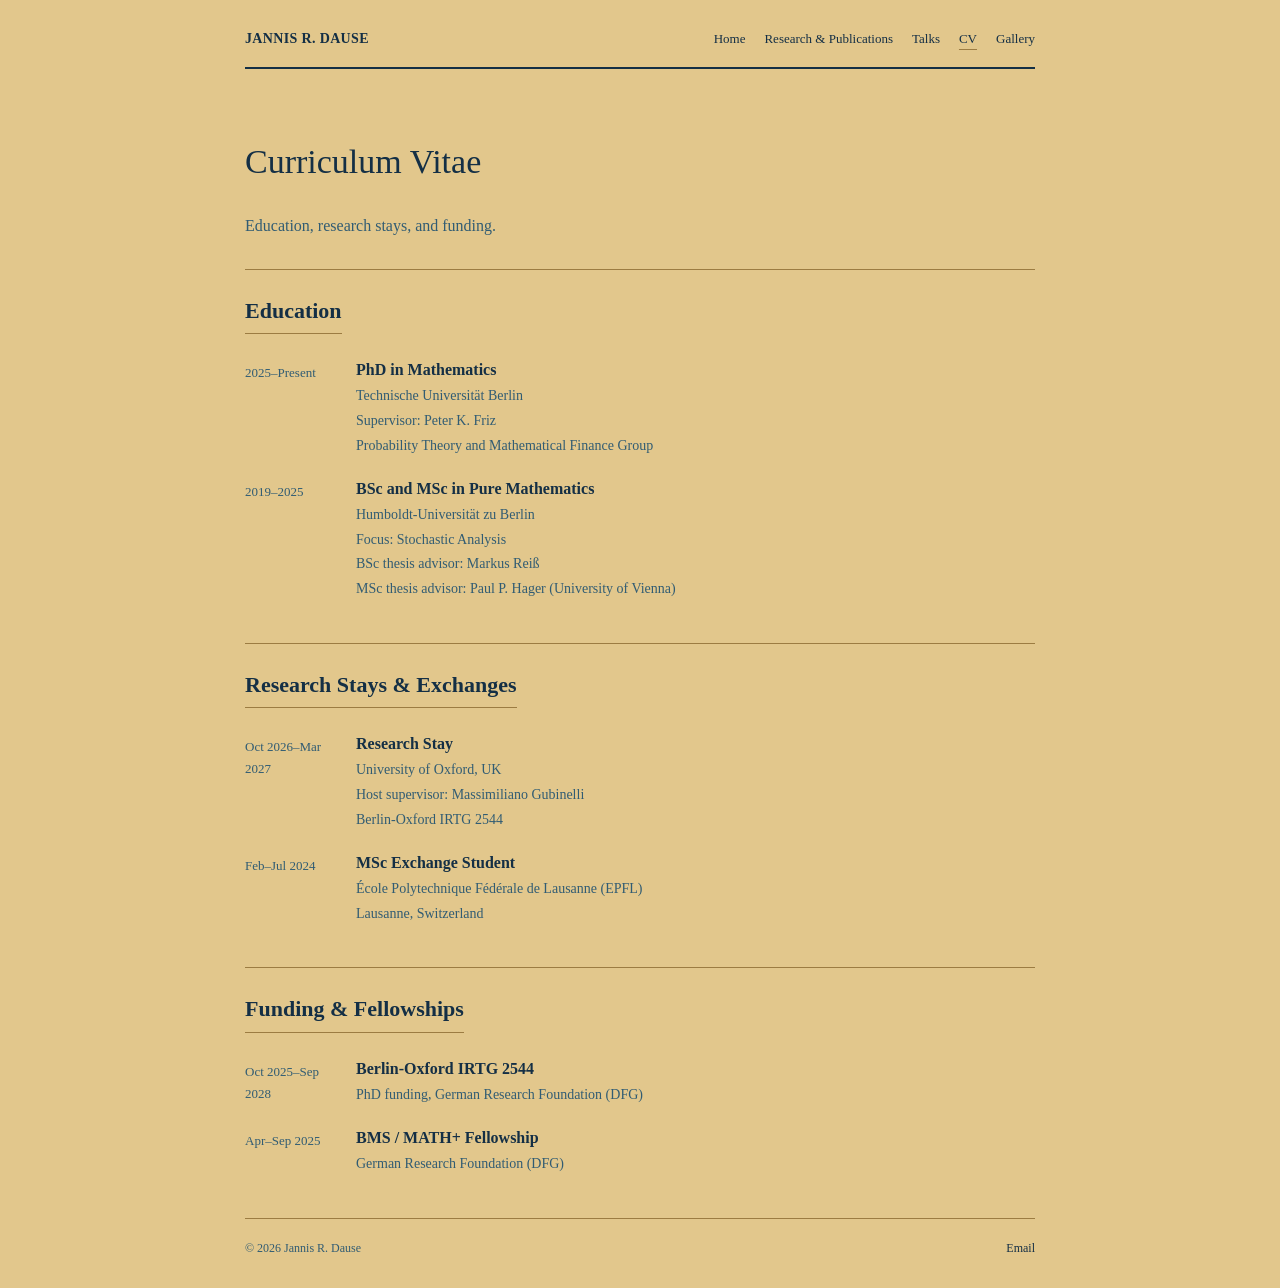
==== cv.html @ 7b1b9b9b "Add files via upload" ====
<!DOCTYPE html>
<html lang="en">
<head>
  <meta charset="UTF-8">
  <meta name="viewport"
        content="width=device-width, initial-scale=1">
  <meta name="description"
        content="Academic CV of Jannis R. Dause">
  <title>CV | Jannis R. Dause</title>
  <link rel="stylesheet" href="style.css">
</head>

<body>
<div class="site">

  <!-- Navigation -->
  <header class="site-header">
    <a class="brand" href="index.html">
      JANNIS R. DAUSE
    </a>

    <nav aria-label="Main navigation">
      <a href="index.html">Home</a>
      <a href="research.html">
        Research &amp; Publications
      </a>
      <a href="talks.html">Talks</a>
      <a href="cv.html" aria-current="page">CV</a>
      <a href="gallery.html">Gallery</a>
    </nav>
  </header>

  <main>

    <header class="page-heading">
      <h1>Curriculum Vitae</h1>
      <p>Education, research stays, and funding.</p>
    </header>

    <!-- Education -->
    <section class="section">
      <h2>Education</h2>

      <article class="cv-row">
        <span class="year">2025–Present</span>
        <div>
          <h3>PhD in Mathematics</h3>
          <p>
            Technische Universität Berlin
          </p>
          <p>
            Supervisor: Peter K. Friz
          </p>
          <p>
            Probability Theory and Mathematical
            Finance Group
          </p>
        </div>
      </article>

      <article class="cv-row">
        <span class="year">2019–2025</span>
        <div>
          <h3>
            BSc and MSc in Pure Mathematics
          </h3>
          <p>
            Humboldt-Universität zu Berlin
          </p>
          <p>
            Focus: Stochastic Analysis
          </p>
          <p>
            BSc thesis advisor: Markus Reiß
          </p>
          <p>
            MSc thesis advisor: Paul P. Hager
            (University of Vienna)
          </p>
        </div>
      </article>
    </section>

    <!-- Research Stays -->
    <section class="section">
      <h2>Research Stays &amp; Exchanges</h2>

      <article class="cv-row">
        <span class="year">
          Oct 2026–Mar 2027
        </span>
        <div>
          <h3>Research Stay</h3>
          <p>University of Oxford, UK</p>
          <p>
            Host supervisor:
            Massimiliano Gubinelli
          </p>
          <p>
            Berlin-Oxford IRTG 2544
          </p>
        </div>
      </article>

      <article class="cv-row">
        <span class="year">
          Feb–Jul 2024
        </span>
        <div>
          <h3>MSc Exchange Student</h3>
          <p>
            École Polytechnique Fédérale
            de Lausanne (EPFL)
          </p>
          <p>Lausanne, Switzerland</p>
        </div>
      </article>
    </section>

    <!-- Funding -->
    <section class="section">
      <h2>Funding &amp; Fellowships</h2>

      <article class="cv-row">
        <span class="year">
          Oct 2025–Sep 2028
        </span>
        <div>
          <h3>Berlin-Oxford IRTG 2544</h3>
          <p>
            PhD funding, German Research
            Foundation (DFG)
          </p>
        </div>
      </article>

      <article class="cv-row">
        <span class="year">
          Apr–Sep 2025
        </span>
        <div>
          <h3>BMS / MATH+ Fellowship</h3>
          <p>
            German Research Foundation (DFG)
          </p>
        </div>
      </article>
    </section>

  </main>

  <footer>
    <span>© 2026 Jannis R. Dause</span>
    <a href="mailto:dause@math.tu-berlin.de">
      Email
    </a>
  </footer>

</div>
</body>
</html>
---- style.css ----
/* Academic website â€” ochre and marine */

:root {
  --bg: #E2C78C;       /* Nautical chart ochre */
  --ink: #142F45;      /* Deep maritime navy */
  --muted: #315C73;    /* Marine blue */
  --accent: #142F45;   /* Links and navigation */
  --line: #9C7C42;     /* Antique brass */
}


* { box-sizing: border-box; }
html { scroll-behavior: smooth; }
body {
  margin: 0;
  background: var(--bg);
  color: var(--ink);
  font-family: Arial, Helvetica, sans-serif;
  font-size: 15px;
  line-height: 1.65;
}
.site { max-width: 850px; margin: 0 auto; padding: 0 30px; }
a { color: var(--accent); text-decoration: underline; text-decoration-color: transparent; text-underline-offset: 3px; }
a:hover, a:focus-visible { text-decoration-color: currentColor; }
.site-header {
  display: flex;
  justify-content: space-between;
  align-items: baseline;
  gap: 24px;
  padding: 27px 0 16px;
  border-bottom: 1px solid var(--ink);
}
.brand { color: var(--ink); font-size: 14px; font-weight: 700; letter-spacing: .025em; white-space: nowrap; }
.site-header nav { display: flex; flex-wrap: wrap; gap: 19px; }
.site-header nav a { color: var(--ink); font-size: 13px; text-decoration: none; }
.site-header nav a:hover, .site-header nav a:focus-visible { text-decoration: underline; text-underline-offset: 4px; }
.site-header nav a[aria-current="page"] { text-decoration: underline; text-underline-offset: 5px; text-decoration-thickness: 1px; }
h1, h2, h3 { color: var(--ink); font-family: Georgia, 'Times New Roman', serif; font-weight: 400; line-height: 1.3; }
h1 { font-size: clamp(29px, 4vw, 38px); margin: 0 0 12px; }
h2 { font-size: 22px; margin: 0 0 16px; }
h3 { font-size: 16px; margin: 0 0 4px; }
p { margin: 0 0 14px; }
.eyebrow { display: none; }
.subtitle, .page-heading > p:last-child { color: var(--muted); }
.subtitle { margin-bottom: 20px; }
.page-heading { padding: 56px 0 30px; }
.page-heading > p:last-child { margin: 0; }
.intro { display: grid; grid-template-columns: minmax(0, 1fr) 140px; gap: 35px; align-items: start; padding: 58px 0 35px; }
.intro > div:first-child { min-width: 0; }
.links { display: flex; flex-wrap: wrap; gap: 20px; font-size: 14px; margin-top: 17px; }
.portrait { width: 140px; height: 175px; object-fit: cover; border-radius: 0; border: 1px solid var(--line); background: #E4D1A1; display: flex; align-items: center; justify-content: center; text-align: center; color: var(--muted); font-size: 12px; }
.section { border-top: 1px solid var(--line); padding: 27px 0 30px; }
.section > p { max-width: 700px; }
.publication, .cv-row { display: grid; grid-template-columns: 92px minmax(0, 1fr); gap: 19px; padding: 10px 0 13px; }
.publication p, .cv-row p, .entry p { color: var(--muted); font-size: 14px; margin: 3px 0 0; line-height: 1.55; }
.year { font-size: 13px; color: var(--muted); padding-top: 2px; }
.entry { padding: 8px 0 17px; }
footer { border-top: 1px solid var(--line); display: flex; justify-content: space-between; gap: 16px; padding: 19px 0 30px; color: var(--muted); font-size: 12px; }
footer a { color: var(--ink); }
code { background: #E4D1A1; padding: 1px 4px; }
::selection { background: var(--ink); color: var(--bg); }
@media (max-width: 650px) {
  .site { padding: 0 20px; }
  .site-header { flex-direction: column; align-items: flex-start; gap: 11px; padding-top: 22px; }
  .site-header nav { gap: 15px; }
  .intro { grid-template-columns: minmax(0, 1fr) 92px; gap: 20px; padding-top: 44px; }
  .portrait { width: 92px; height: 116px; font-size: 10px; }
  .page-heading { padding: 43px 0 27px; }
  .publication, .cv-row { grid-template-columns: 76px minmax(0, 1fr); gap: 12px; }
  h2 { font-size: 20px; }
}
@media (max-width: 380px) {
  .intro { grid-template-columns: 1fr; }
  .portrait { grid-row: 1; }
}
/* Typography */


/* Main page headings */
h1 {
  font-family: "Zapfino", "Apple Chancery", cursive;
  font-size: 34px;
  font-weight: normal;
  line-height: 2.2;
}

/* Body text */
body {
  font-family: "Chalkboard", "Chalkboard SE",
               "Comic Sans MS", cursive;
  font-size: 16px;
  line-height: 1.7;
}

/* Section headings */
h2, h3 {
  font-family: "Chalkboard", "Chalkboard SE",
               "Comic Sans MS", cursive;
  font-weight: bold;
}

/* Navigation */
.site-header .brand,
.site-header nav a {
  font-family: "Chalkboard", "Chalkboard SE",
               "Comic Sans MS", cursive;
}


/* Nautical details */

.site-header {
  border-bottom: 2px solid var(--ink);
}

.site-header nav a {
  color: var(--ink);
}

.site-header nav a:hover,
.site-header nav a[aria-current="page"] {
  color: var(--ink);
  text-decoration: underline;
  text-decoration-color: var(--line);
  text-underline-offset: 6px;
}

.section {
  border-top: 1px solid var(--line);
}

a {
  color: var(--accent);
}

a:hover {
  color: var(--muted);
}

/* More restrained headings */

h2 {
  color: var(--ink);
  border-bottom: 1px solid var(--line);
  padding-bottom: 8px;
  display: inline-block;
}
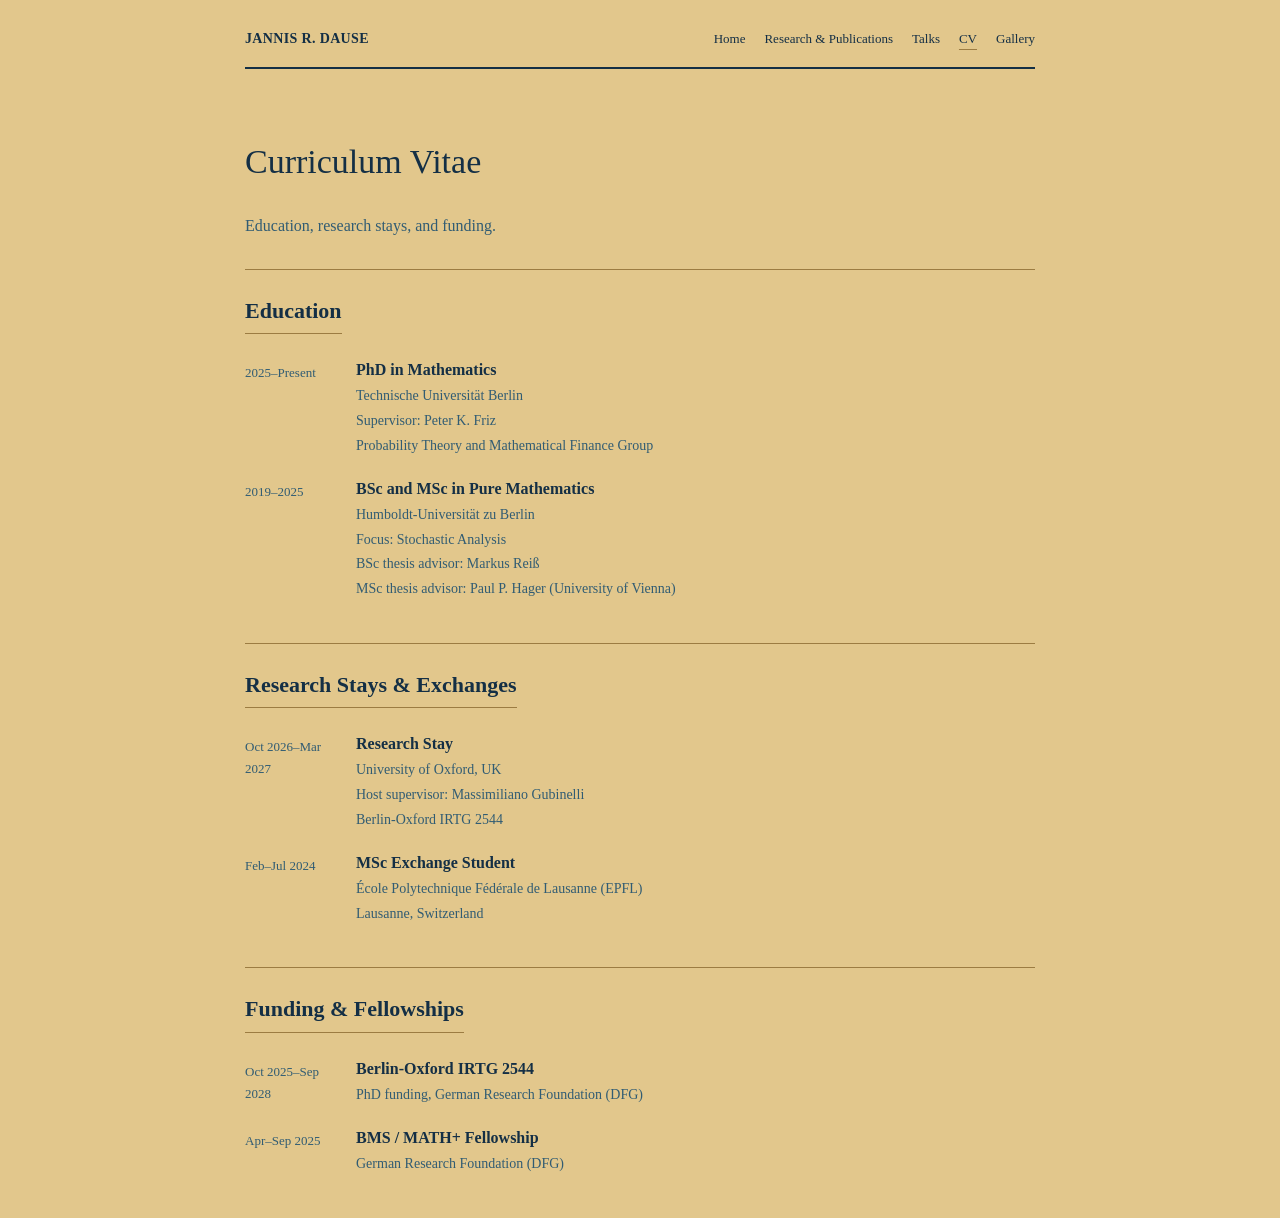
==== commit b5479084: "Remove footer from cv.html Removed footer section containing copyright and email link." ====
--- a/cv.html
+++ b/cv.html
@@ -150,13 +150,6 @@
 
   </main>
 
-  <footer>
-    <span>© 2026 Jannis R. Dause</span>
-    <a href="mailto:dause@math.tu-berlin.de">
-      Email
-    </a>
-  </footer>
-
 </div>
 </body>
 </html>
